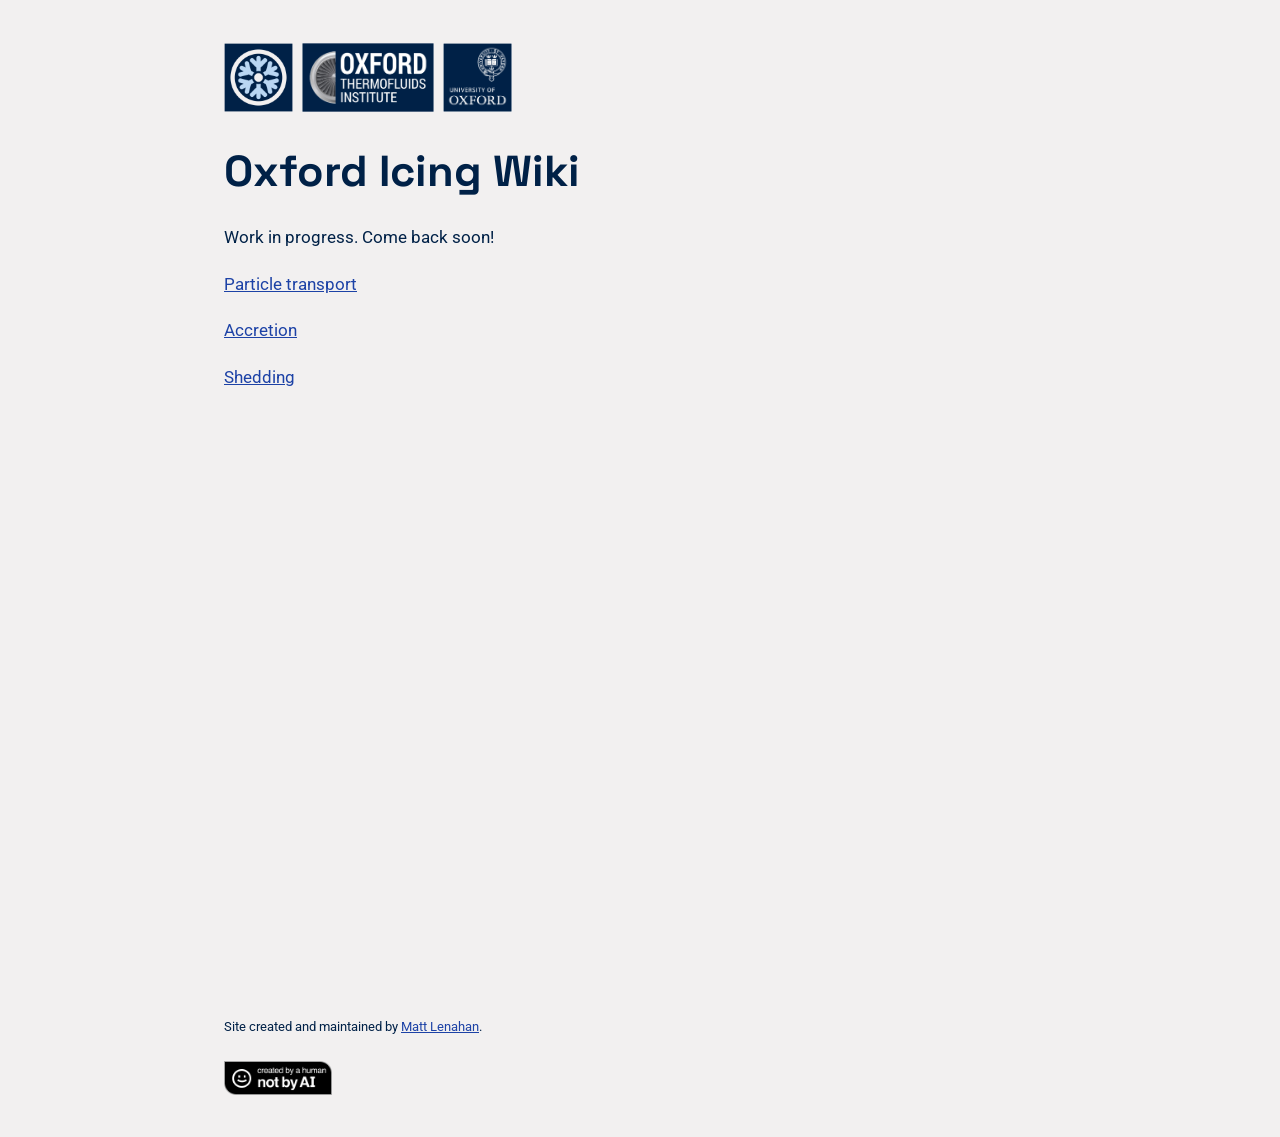
==== index.html @ dfebf3ac "initial commit" ====
<!doctype html>
<html>
    <head>
        <meta charset="UTF-8" />
        <meta name="viewport" content="width=device-width, initial-scale=1.0" />
        <meta
            name="description"
            content="Oxford Icing Wiki"
        />
        <link rel="stylesheet" type="text/css" href="/style.css?v=0" />
		<link rel="icon" type="image/x-icon" href="/favicon.ico" />
        <title>Oxford Icing Wiki</title>
    </head>

    <body class="wrapper">
		<a href="https://oxfordicing.co.uk"><img class="logo grow-on-hover" src="/images/oxford-engine-icing-group.png"></a>&ensp;<a href="https://oti.eng.ox.ac.uk/"><img class="logo grow-on-hover" src="/images/oxford-thermofluids-institute.png"></a>&ensp;<a href="https://www.ox.ac.uk/"><img class="logo grow-on-hover" src="/images/university-of-oxford.png"></a></div>

		<h1>Oxford Icing Wiki</h1>

		<p>
			Work in progress. Come back soon!
		</p>

		<p>
			<a href="Particle_transport/">Particle transport</a>
		</p>
		<p>
			<a href="Accretion/">Accretion</a>
		</p>
		<p>
			<a href="Shedding/">Shedding</a>
		</p>
		
		<p>
			<br><br><br><br><br><br><br><br><br><br><br><br><br><br><br><br><br><br><br><br>
		</p>

		<p style="font-size: 0.75rem;">
			Site created and maintained by <a href="https://mattlenahan.co.uk/">Matt Lenahan</a>.
			<br><br>
			<a href="https://notbyai.fyi/"><img class="tiny-logo" src="/images/Created-By-a-Human-Not-By-AI-Badge-black@2x.png"></a>
			<br><br>
		</p>
    </body>
</html>
---- style.css ----
/*Variables*/
:root {
    --bg-color: #f2f0f0;
    --fg-color: #002147;
    --accent: #1d42a6;
    --bold: #FB5607;

    --content-width: 48rem;
    --transition-time: 0.3s;
}

/*Fonts*/
/* roboto-regular - latin */
@font-face {
  font-display: swap; /* Check https://developer.mozilla.org/en-US/docs/Web/CSS/@font-face/font-display for other options. */
  font-family: 'Roboto';
  font-style: normal;
  font-weight: 400;
  src: url('../fonts/roboto-v51-latin-regular.woff2') format('woff2'); /* Chrome 36+, Opera 23+, Firefox 39+, Safari 12+, iOS 10+ */
}

/* roboto-italic - latin */
@font-face {
  font-display: swap; /* Check https://developer.mozilla.org/en-US/docs/Web/CSS/@font-face/font-display for other options. */
  font-family: 'Roboto';
  font-style: italic;
  font-weight: 400;
  src: url('../fonts/roboto-v51-latin-italic.woff2') format('woff2'); /* Chrome 36+, Opera 23+, Firefox 39+, Safari 12+, iOS 10+ */
}

/* roboto-700 - latin */
@font-face {
  font-display: swap; /* Check https://developer.mozilla.org/en-US/docs/Web/CSS/@font-face/font-display for other options. */
  font-family: 'Roboto';
  font-style: normal;
  font-weight: 700;
  src: url('../fonts/roboto-v51-latin-700.woff2') format('woff2'); /* Chrome 36+, Opera 23+, Firefox 39+, Safari 12+, iOS 10+ */
}

/* roboto-700italic - latin */
@font-face {
  font-display: swap; /* Check https://developer.mozilla.org/en-US/docs/Web/CSS/@font-face/font-display for other options. */
  font-family: 'Roboto';
  font-style: italic;
  font-weight: 700;
  src: url('../fonts/roboto-v51-latin-700italic.woff2') format('woff2'); /* Chrome 36+, Opera 23+, Firefox 39+, Safari 12+, iOS 10+ */
}

/* space-grotesk-regular - latin */
@font-face {
  font-display: swap; /* Check https://developer.mozilla.org/en-US/docs/Web/CSS/@font-face/font-display for other options. */
  font-family: 'Space Grotesk';
  font-style: normal;
  font-weight: 400;
  src: url('../fonts/space-grotesk-v22-latin-regular.woff2') format('woff2'); /* Chrome 36+, Opera 23+, Firefox 39+, Safari 12+, iOS 10+ */
}

/* space-grotesk-700 - latin */
@font-face {
  font-display: swap; /* Check https://developer.mozilla.org/en-US/docs/Web/CSS/@font-face/font-display for other options. */
  font-family: 'Space Grotesk';
  font-style: normal;
  font-weight: 700;
  src: url('../fonts/space-grotesk-v22-latin-700.woff2') format('woff2'); /* Chrome 36+, Opera 23+, Firefox 39+, Safari 12+, iOS 10+ */
}

/*Cascade*/
html {
    font-size: 13pt;
    line-height: 1.7;
    font-family: 'Roboto', sans-serif;
    box-sizing: border-box;
    background: var(--bg-color);
    color: var(--fg-color);
    transition: var(--transition-time);
}
@media screen and (max-width: 720px) {
	html {
		font-size: 11pt;
	}
}

/*Links*/
a {
    transition: var(--transition-time);
    color: var(--accent);
}
a:hover {
    color: var(--bold);
}

/*Headings*/
h1, h2, h3, summary {
    font-family: 'Space Grotesk', sans-serif;
    font-weight: 700;
}
h1 {
    font-size: 2.5rem;
    line-height: 1.0;
}
h2 {
    /* padding-bottom: 0.2rem;
    border-bottom: 1px solid var(--accent); */
    padding: 0.5rem 1rem;
    background-color: var(--accent);
    color: var(--bg-color);
    font-size: 1.5rem;
    line-height: 1.2;
}
h3 {
    padding: 0.5rem 1rem;
    background-color: var(--accent);
    color: var(--bg-color);
    font-size: 1.25rem;
    line-height: 1.0;
}
summary {
    font-size: 1.25rem;
    line-height: 1.0;
}

/*Lists*/
ul {
    padding-left: 1.25rem;
}

::selection {
	color: var(--fg-color);
	background-color: var(--bold);
}

/*Utilities*/
.wrapper {
	margin-inline: auto;
	padding-inline: 2rem;
	padding-top: 2rem;
	max-width: var(--content-width);
}

.grow-on-hover {
    transition: var(--transition-time);
}
.grow-on-hover:hover {
    scale: 1.05;
}

.logo {
    height: 4rem;
}

.tiny-logo {
    height: 2rem;
}

.cover-image {
    width: 100%;
    height: 10rem;
}

.image-container img {
    width: 100%;
    height: 100%;
    object-fit: cover;
}

.website-credit {
    font-size: 0.75rem;
    margin-top: 5rem;
}

.article-credit {
    border-top: 1px solid;
    padding-top: 0.5rem;
    margin-top: 5rem;
    font-family: 'Space Grotesk';
    font-style: italic;
}
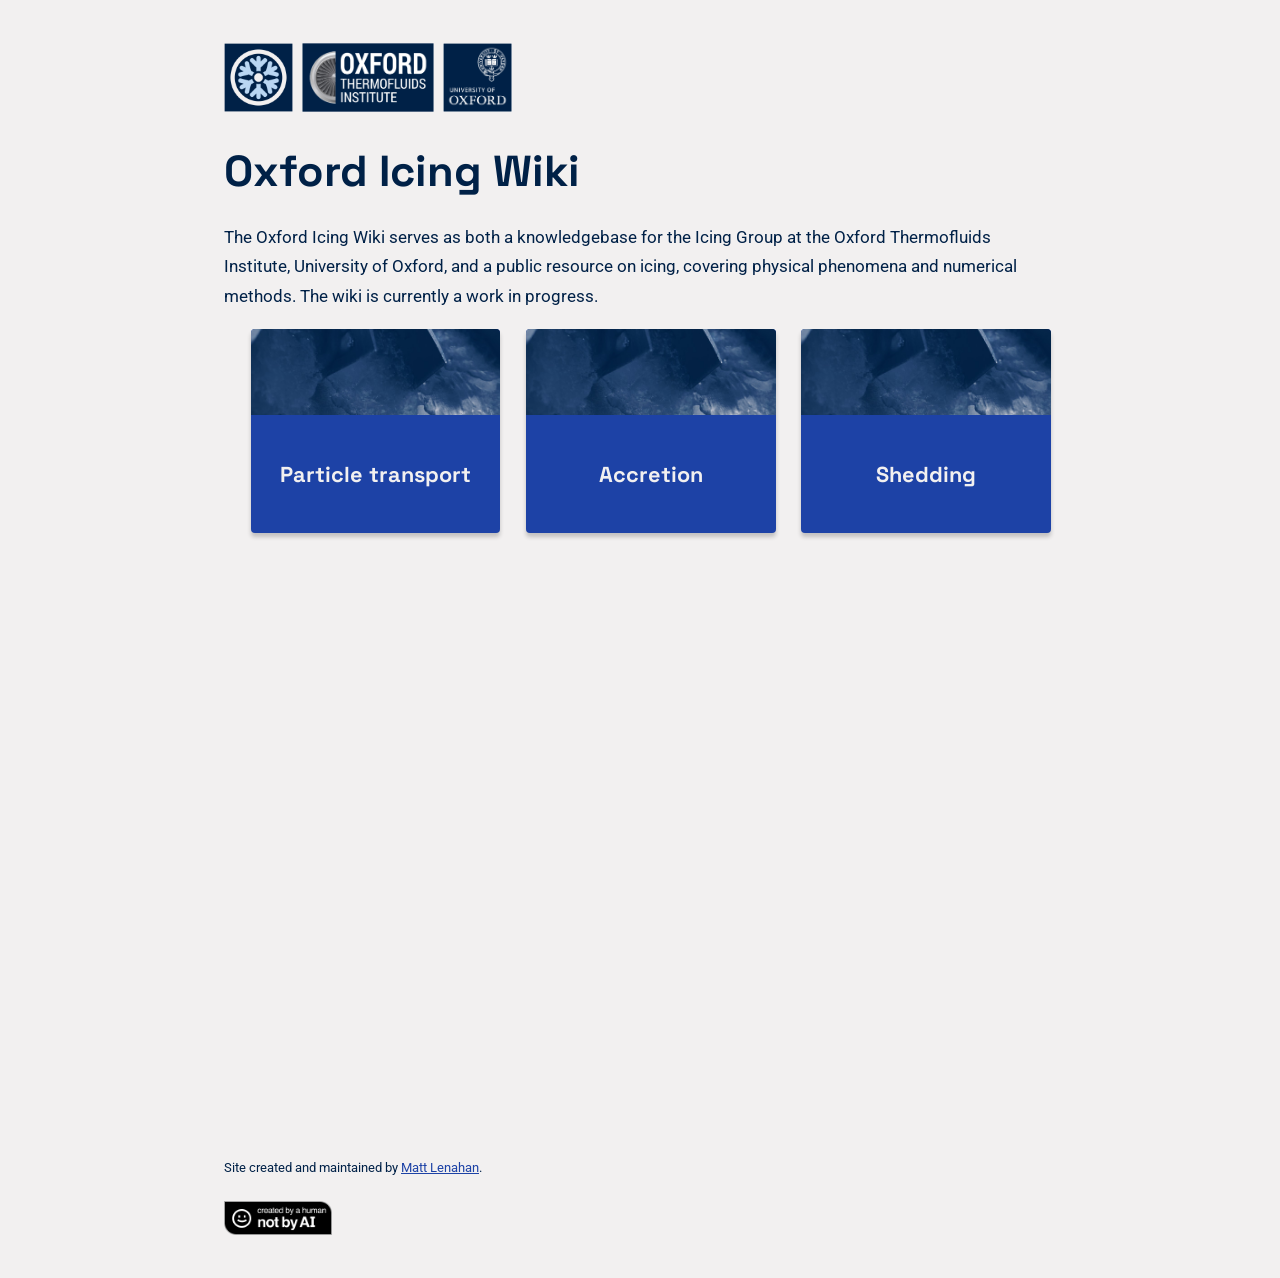
==== commit 4169aabe: "first attempt at front page cards" ====
--- a/index.html
+++ b/index.html
@@ -18,18 +18,37 @@
 		<h1>Oxford Icing Wiki</h1>
 
 		<p>
-			Work in progress. Come back soon!
+			The Oxford Icing Wiki serves as both a knowledgebase for the Icing Group at the Oxford Thermofluids Institute, University of Oxford, and a public resource on icing, covering physical phenomena and numerical methods. The wiki is currently a work in progress.
 		</p>
 
-		<p>
-			<a href="Particle_transport/">Particle transport</a>
-		</p>
-		<p>
-			<a href="Accretion/">Accretion</a>
-		</p>
-		<p>
-			<a href="Shedding/">Shedding</a>
-		</p>
+		<div class="centred">
+			<a class="card-link" href="Particle_transport/">
+				<article class="card-box">
+					<img class="card-image" src="/images/cover-blue.jpg">
+					<div class="card-content">
+						<h3>Particle transport</h3>
+					</div>
+				</article>
+			</a>
+
+			<a class="card-link" href="Accretion/">
+				<article class="card-box">
+					<img class="card-image" src="/images/cover-blue.jpg">
+					<div class="card-content">
+						<h3>Accretion</h3>
+					</div>
+				</article>
+			</a>
+
+			<a class="card-link" href="Particle_transport/">
+				<article class="card-box">
+					<img class="card-image" src="/images/cover-blue.jpg">
+					<div class="card-content">
+						<h3>Shedding</h3>
+					</div>
+				</article>
+			</a>
+		</div>
 		
 		<p>
 			<br><br><br><br><br><br><br><br><br><br><br><br><br><br><br><br><br><br><br><br>
--- a/style.css
+++ b/style.css
@@ -163,6 +163,40 @@
     object-fit: cover;
 }
 
+.centred {
+    text-align: center;
+}
+
+.card-box {
+    display: inline-block;
+    margin-inline: 1.25rem;
+    margin-inline-end: 0;
+    width: 30%;
+    border-radius: 4px;
+    box-shadow: 0 4px 4px 0 rgba(0, 0, 0, 0.2);
+    background-color: var(--accent);
+    transition: var(--transition-time);
+}
+.card-box:hover {
+    transform: translateY(-0.2rem);
+    box-shadow: 0 8px 8px 0 rgba(0, 0, 0, 0.2);
+}
+.card-image {
+    width: 100%;
+    height: 5rem;
+    object-fit: cover;
+    border-radius: 4px 4px 0 0;
+}
+.card-content {
+    color: var(--bg-color);
+    padding-top: 0.5rem;
+    padding-bottom: 1rem;
+    width: 100%;
+}
+.card-link {
+    text-decoration: none;
+}
+
 .website-credit {
     font-size: 0.75rem;
     margin-top: 5rem;
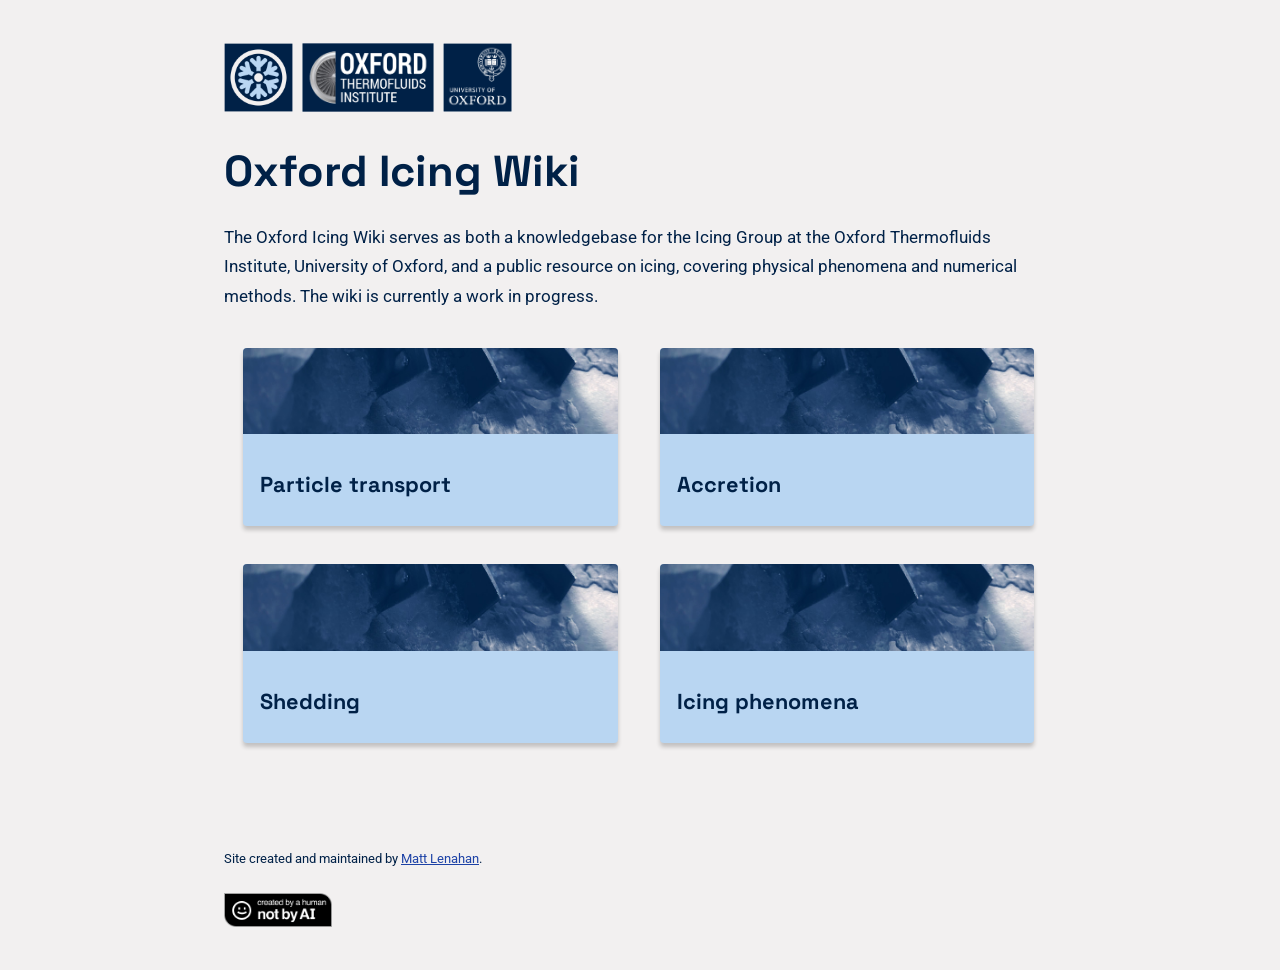
==== commit 37a904f0: "initial layout" ====
--- a/index.html
+++ b/index.html
@@ -20,41 +20,44 @@
 		<p>
 			The Oxford Icing Wiki serves as both a knowledgebase for the Icing Group at the Oxford Thermofluids Institute, University of Oxford, and a public resource on icing, covering physical phenomena and numerical methods. The wiki is currently a work in progress.
 		</p>
+		
+		<a class="card-link" href="Particle_transport/">
+			<div class="card light-blue radius">
+				<img class="card-image radius-top" src="/images/cover-blue.jpg">
+				<div class="card-content">
+					<h3>Particle transport</h3>
+				</div>
+			</div>
+		</a>
 
-		<div class="centred">
-			<a class="card-link" href="Particle_transport/">
-				<article class="card-box">
-					<img class="card-image" src="/images/cover-blue.jpg">
-					<div class="card-content">
-						<h3>Particle transport</h3>
-					</div>
-				</article>
-			</a>
+		<a class="card-link" href="Accretion/">
+			<div class="card light-blue radius">
+				<img class="card-image radius-top" src="/images/cover-blue.jpg">
+				<div class="card-content">
+					<h3>Accretion</h3>
+				</div>
+			</div>
+		</a>
 
-			<a class="card-link" href="Accretion/">
-				<article class="card-box">
-					<img class="card-image" src="/images/cover-blue.jpg">
-					<div class="card-content">
-						<h3>Accretion</h3>
-					</div>
-				</article>
-			</a>
+		<a class="card-link" href="Shedding/">
+			<div class="card light-blue radius">
+				<img class="card-image radius-top" src="/images/cover-blue.jpg">
+				<div class="card-content">
+					<h3>Shedding</h3>
+				</div>
+			</div>
+		</a>
 
-			<a class="card-link" href="Particle_transport/">
-				<article class="card-box">
-					<img class="card-image" src="/images/cover-blue.jpg">
-					<div class="card-content">
-						<h3>Shedding</h3>
-					</div>
-				</article>
-			</a>
-		</div>
-		
-		<p>
-			<br><br><br><br><br><br><br><br><br><br><br><br><br><br><br><br><br><br><br><br>
-		</p>
+		<a class="card-link" href="Icing_phenomena/">
+			<div class="card light-blue radius">
+				<img class="card-image radius-top" src="/images/cover-blue.jpg">
+				<div class="card-content">
+					<h3>Icing phenomena</h3>
+				</div>
+			</div>
+		</a>
 
-		<p style="font-size: 0.75rem;">
+		<p class="website-credit">
 			Site created and maintained by <a href="https://mattlenahan.co.uk/">Matt Lenahan</a>.
 			<br><br>
 			<a href="https://notbyai.fyi/"><img class="tiny-logo" src="/images/Created-By-a-Human-Not-By-AI-Badge-black@2x.png"></a>
--- a/style.css
+++ b/style.css
@@ -2,8 +2,10 @@
 :root {
     --bg-color: #f2f0f0;
     --fg-color: #002147;
-    --accent: #1d42a6;
-    --bold: #FB5607;
+
+    --blue: #1d42a6;
+    --light-blue: #B9D6F2;
+    --orange: #FB5607;
 
     --content-width: 48rem;
     --transition-time: 0.3s;
@@ -83,10 +85,10 @@
 /*Links*/
 a {
     transition: var(--transition-time);
-    color: var(--accent);
+    color: var(--blue);
 }
 a:hover {
-    color: var(--bold);
+    color: var(--orange);
 }
 
 /*Headings*/
@@ -102,15 +104,11 @@
     /* padding-bottom: 0.2rem;
     border-bottom: 1px solid var(--accent); */
     padding: 0.5rem 1rem;
-    background-color: var(--accent);
-    color: var(--bg-color);
     font-size: 1.5rem;
     line-height: 1.2;
 }
 h3 {
     padding: 0.5rem 1rem;
-    background-color: var(--accent);
-    color: var(--bg-color);
     font-size: 1.25rem;
     line-height: 1.0;
 }
@@ -167,17 +165,19 @@
     text-align: center;
 }
 
-.card-box {
+.card {
     display: inline-block;
-    margin-inline: 1.25rem;
-    margin-inline-end: 0;
-    width: 30%;
-    border-radius: 4px;
+    width: 45%;
+    margin: 2.3%;
     box-shadow: 0 4px 4px 0 rgba(0, 0, 0, 0.2);
-    background-color: var(--accent);
-    transition: var(--transition-time);
-}
-.card-box:hover {
+    transition: var(--transition-time);
+}
+@media screen and (max-width: 720px) {
+	.card {
+        width: 95%;
+    }
+}
+.card:hover {
     transform: translateY(-0.2rem);
     box-shadow: 0 8px 8px 0 rgba(0, 0, 0, 0.2);
 }
@@ -185,16 +185,35 @@
     width: 100%;
     height: 5rem;
     object-fit: cover;
-    border-radius: 4px 4px 0 0;
+    
 }
 .card-content {
-    color: var(--bg-color);
-    padding-top: 0.5rem;
-    padding-bottom: 1rem;
     width: 100%;
 }
 .card-link {
     text-decoration: none;
+}
+
+.blue {
+    background-color: var(--blue);
+    color: var(--bg-color);
+}
+
+.light-blue {
+    background-color: var(--light-blue);
+    color: var(--fg-color);
+}
+
+.orange {
+    background-color: var(--orange);
+    color: var(--bg-color);
+}
+
+.radius {
+    border-radius: 4px;
+}
+.radius-top {
+    border-radius: 4px 4px 0 0;
 }
 
 .website-credit {
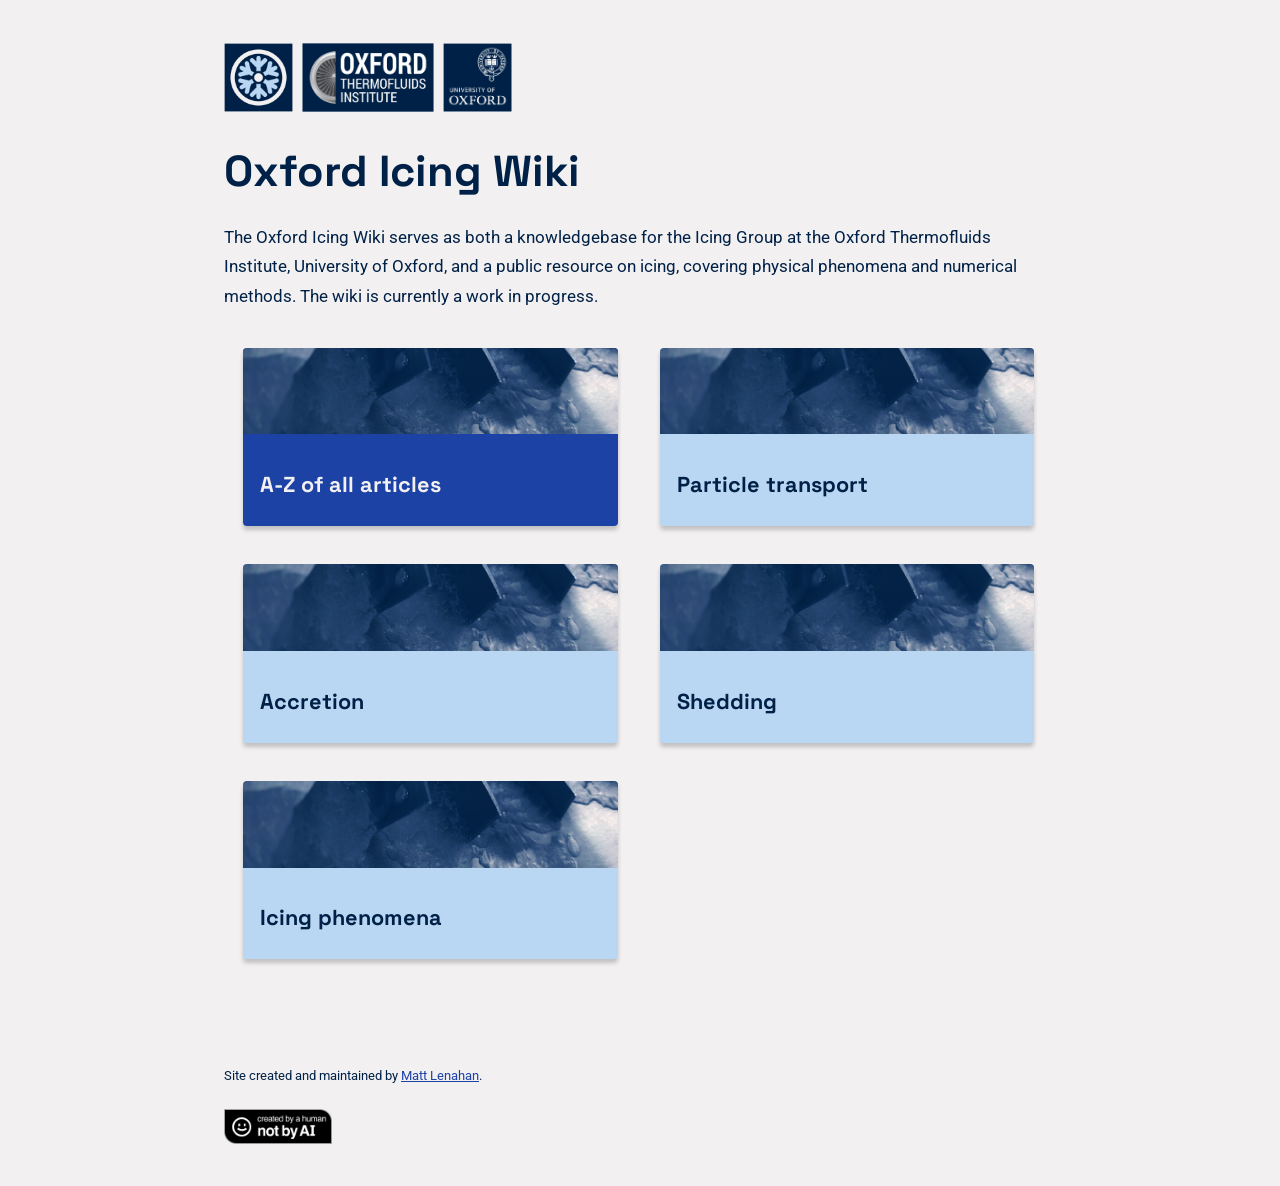
==== commit 09cbbbc7: "update home page" ====
--- a/index.html
+++ b/index.html
@@ -21,6 +21,15 @@
 			The Oxford Icing Wiki serves as both a knowledgebase for the Icing Group at the Oxford Thermofluids Institute, University of Oxford, and a public resource on icing, covering physical phenomena and numerical methods. The wiki is currently a work in progress.
 		</p>
 		
+		<a class="card-link" href="List/">
+			<div class="card blue radius">
+				<img class="card-image radius-top" src="/images/cover-blue.jpg">
+				<div class="card-content">
+					<h3>A-Z of all articles</h3>
+				</div>
+			</div>
+		</a>
+
 		<a class="card-link" href="Particle_transport/">
 			<div class="card light-blue radius">
 				<img class="card-image radius-top" src="/images/cover-blue.jpg">
--- a/style.css
+++ b/style.css
@@ -222,6 +222,7 @@
 }
 
 .article-credit {
+    font-size: 0.85rem;
     border-top: 1px solid;
     padding-top: 0.5rem;
     margin-top: 5rem;
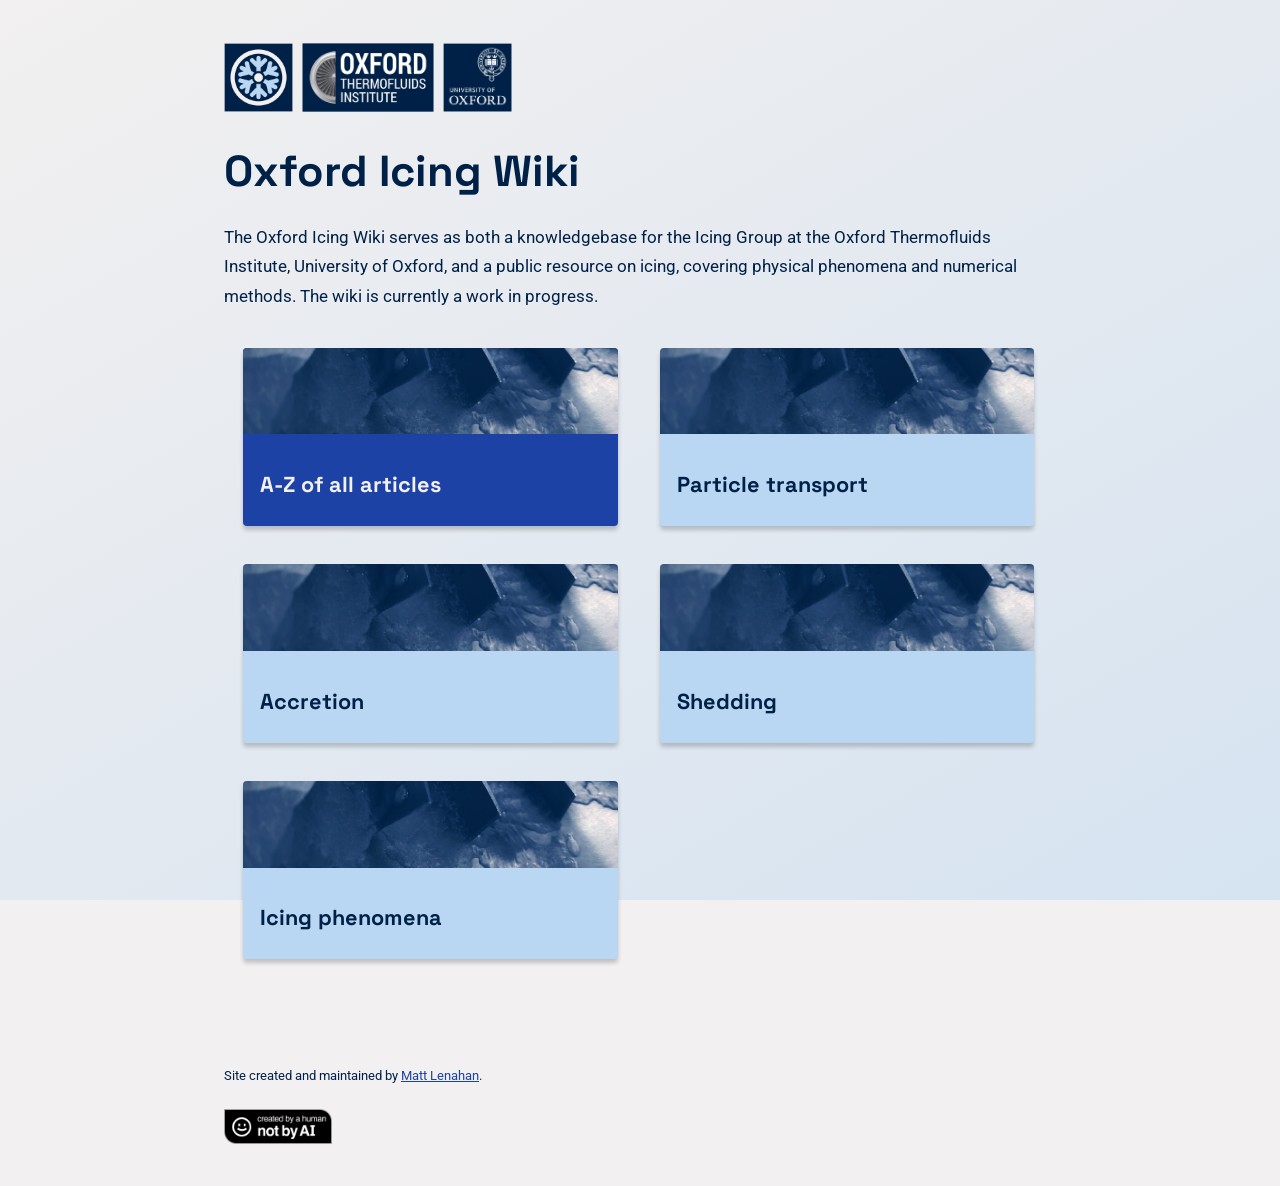
==== commit 33ae0134: "gradient background" ====
--- a/index.html
+++ b/index.html
@@ -1,5 +1,5 @@
 <!doctype html>
-<html>
+<html class="gradient-background">
     <head>
         <meta charset="UTF-8" />
         <meta name="viewport" content="width=device-width, initial-scale=1.0" />
@@ -7,7 +7,7 @@
             name="description"
             content="Oxford Icing Wiki"
         />
-        <link rel="stylesheet" type="text/css" href="/style.css?v=0" />
+        <link rel="stylesheet" type="text/css" href="/style.css?v=1" />
 		<link rel="icon" type="image/x-icon" href="/favicon.ico" />
         <title>Oxford Icing Wiki</title>
     </head>
--- a/style.css
+++ b/style.css
@@ -1,9 +1,9 @@
 /*Variables*/
 :root {
-    --bg-color: #f2f0f0;
-    --fg-color: #002147;
-
-    --blue: #1d42a6;
+    --off-white: #f2f0f0;
+    --oxford-blue: #002147;
+
+    --royal-blue: #1d42a6;
     --light-blue: #B9D6F2;
     --orange: #FB5607;
 
@@ -72,8 +72,8 @@
     line-height: 1.7;
     font-family: 'Roboto', sans-serif;
     box-sizing: border-box;
-    background: var(--bg-color);
-    color: var(--fg-color);
+    background: var(--off-white);
+    color: var(--oxford-blue);
     transition: var(--transition-time);
 }
 @media screen and (max-width: 720px) {
@@ -85,7 +85,7 @@
 /*Links*/
 a {
     transition: var(--transition-time);
-    color: var(--blue);
+    color: var(--royal-blue);
 }
 a:hover {
     color: var(--orange);
@@ -123,8 +123,8 @@
 }
 
 ::selection {
-	color: var(--fg-color);
-	background-color: var(--bold);
+	color: var(--off-white);
+	background-color: var(--orange);
 }
 
 /*Utilities*/
@@ -195,18 +195,18 @@
 }
 
 .blue {
-    background-color: var(--blue);
-    color: var(--bg-color);
+    background-color: var(--royal-blue);
+    color: var(--off-white);
 }
 
 .light-blue {
     background-color: var(--light-blue);
-    color: var(--fg-color);
+    color: var(--oxford-blue);
 }
 
 .orange {
     background-color: var(--orange);
-    color: var(--bg-color);
+    color: var(--off-white);
 }
 
 .radius {
@@ -228,4 +228,9 @@
     margin-top: 5rem;
     font-family: 'Space Grotesk';
     font-style: italic;
+}
+
+.gradient-background {
+    background-image: linear-gradient(150deg, var(--off-white) 0%, var(--light-blue) 200%);
+    background-attachment: fixed;
 }
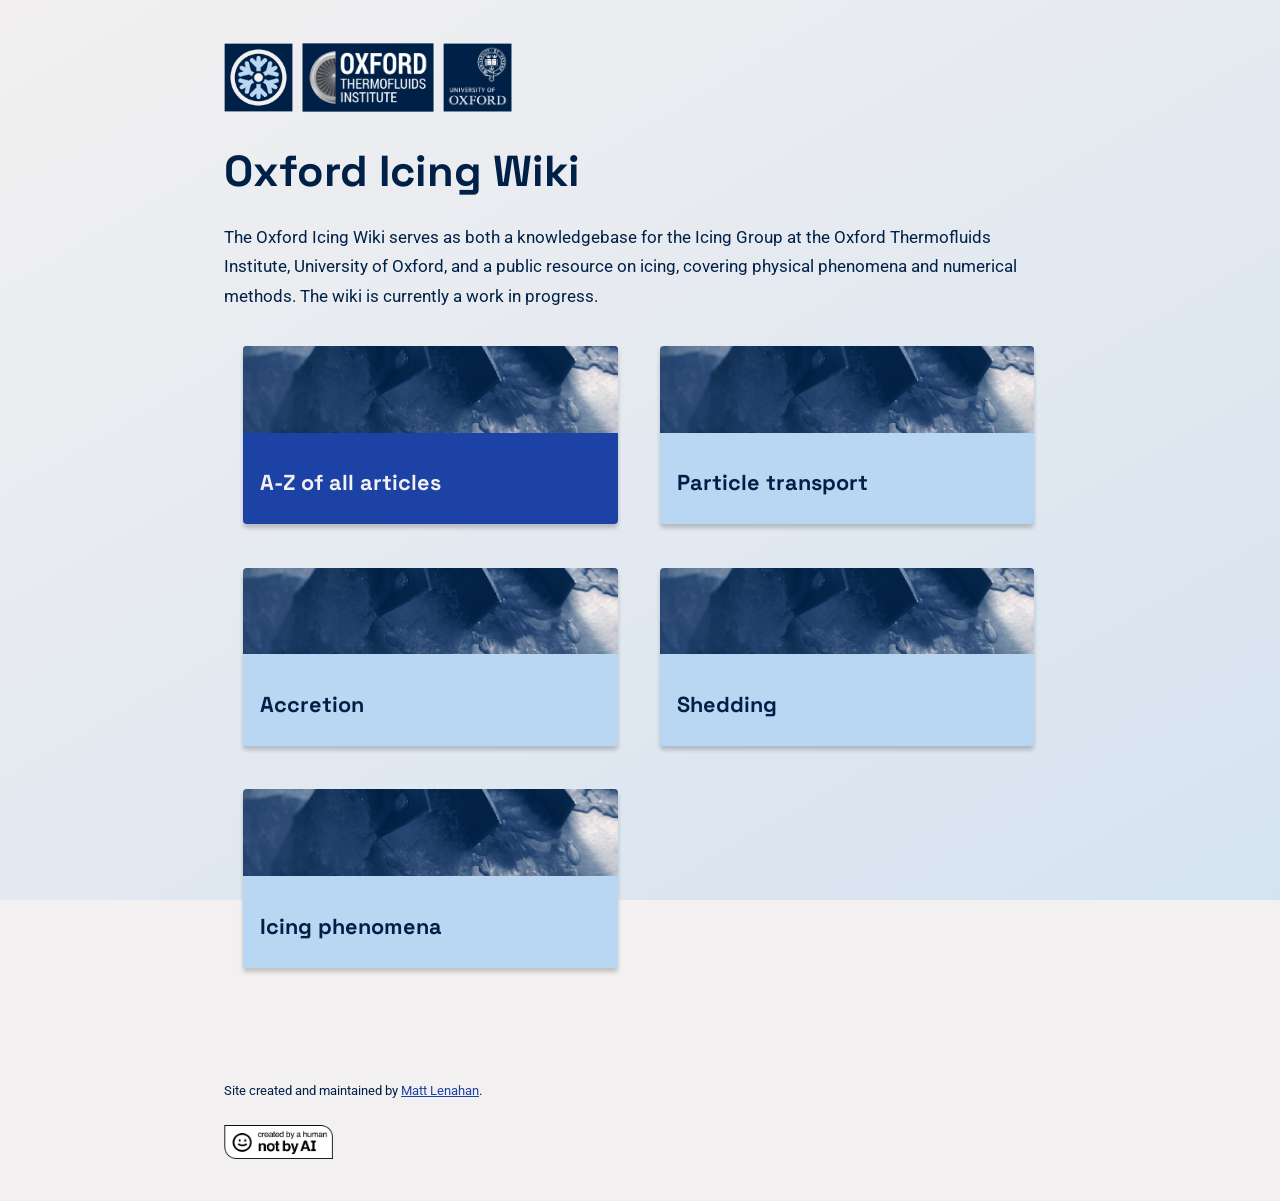
==== commit c22c15ba: "spacing, new badge" ====
--- a/index.html
+++ b/index.html
@@ -7,7 +7,7 @@
             name="description"
             content="Oxford Icing Wiki"
         />
-        <link rel="stylesheet" type="text/css" href="/style.css?v=1" />
+        <link rel="stylesheet" type="text/css" href="/style.css?v=2" />
 		<link rel="icon" type="image/x-icon" href="/favicon.ico" />
         <title>Oxford Icing Wiki</title>
     </head>
@@ -69,7 +69,7 @@
 		<p class="website-credit">
 			Site created and maintained by <a href="https://mattlenahan.co.uk/">Matt Lenahan</a>.
 			<br><br>
-			<a href="https://notbyai.fyi/"><img class="tiny-logo" src="/images/Created-By-a-Human-Not-By-AI-Badge-black@2x.png"></a>
+			<a href="https://notbyai.fyi/"><img class="tiny-logo" src="/images/Created-By-a-Human-Not-By-AI-Badge-white@2x.png"></a>
 			<br><br>
 		</p>
     </body>
--- a/style.css
+++ b/style.css
@@ -168,7 +168,10 @@
 .card {
     display: inline-block;
     width: 45%;
-    margin: 2.3%;
+    margin-left: 2.3%;
+    margin-right: 2.3%;
+    margin-top: 1rem;
+    margin-bottom: 1.5rem;
     box-shadow: 0 4px 4px 0 rgba(0, 0, 0, 0.2);
     transition: var(--transition-time);
 }
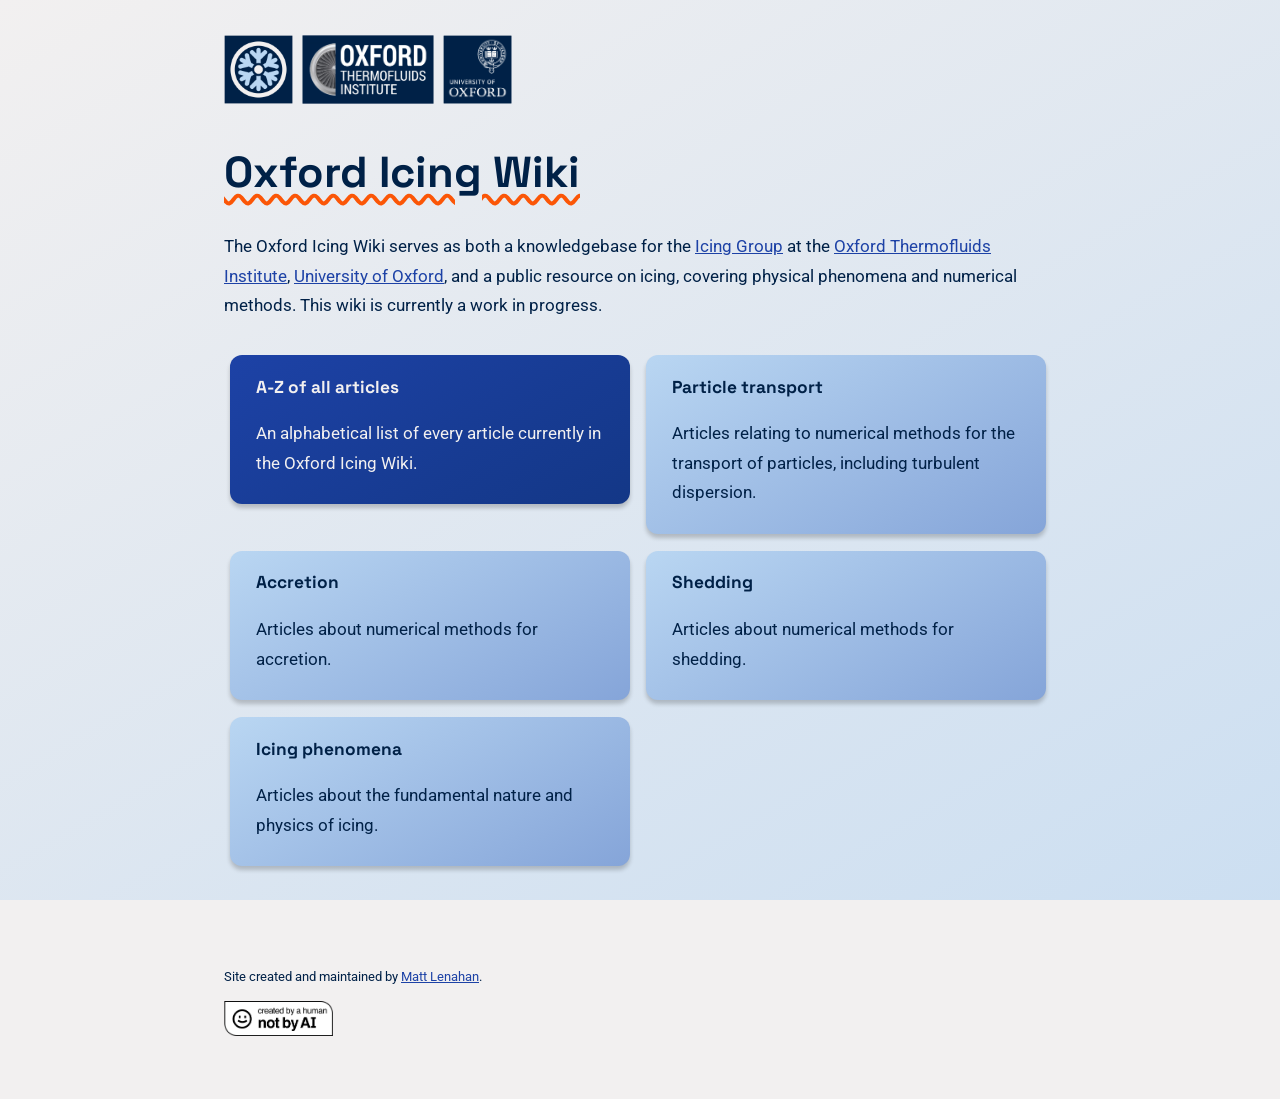
==== commit 533fcc25: "update style, new pages" ====
--- a/index.html
+++ b/index.html
@@ -7,7 +7,7 @@
             name="description"
             content="Oxford Icing Wiki"
         />
-        <link rel="stylesheet" type="text/css" href="/style.css?v=2" />
+        <link rel="stylesheet" type="text/css" href="/style.css?v=3" />
 		<link rel="icon" type="image/x-icon" href="/favicon.ico" />
         <title>Oxford Icing Wiki</title>
     </head>
@@ -15,62 +15,99 @@
     <body class="wrapper">
 		<a href="https://oxfordicing.co.uk"><img class="logo grow-on-hover" src="/images/oxford-engine-icing-group.png"></a>&ensp;<a href="https://oti.eng.ox.ac.uk/"><img class="logo grow-on-hover" src="/images/oxford-thermofluids-institute.png"></a>&ensp;<a href="https://www.ox.ac.uk/"><img class="logo grow-on-hover" src="/images/university-of-oxford.png"></a></div>
 
-		<h1>Oxford Icing Wiki</h1>
+		<h1 class="wavy-underline">Oxford Icing Wiki</h1>
 
 		<p>
-			The Oxford Icing Wiki serves as both a knowledgebase for the Icing Group at the Oxford Thermofluids Institute, University of Oxford, and a public resource on icing, covering physical phenomena and numerical methods. The wiki is currently a work in progress.
+			The Oxford Icing Wiki serves as both a knowledgebase for the <a href="https://oxfordicing.co.uk">Icing Group</a> at the <a href="https://oti.eng.ox.ac.uk/">Oxford Thermofluids Institute</a>, <a href="https://www.ox.ac.uk/">University of Oxford</a>, and a public resource on icing, covering physical phenomena and numerical methods. This wiki is currently a work in progress.
 		</p>
 		
-		<a class="card-link" href="List/">
+		<a class="card-link" href="all/">
 			<div class="card blue radius">
-				<img class="card-image radius-top" src="/images/cover-blue.jpg">
-				<div class="card-content">
-					<h3>A-Z of all articles</h3>
+				<!-- <div class="card-image-container">
+					<img class="card-image radius-top" src="/images/cover-blue.jpg">
+				</div> -->
+				<div class="card-content flow">
+					<p class="grotesk bold">
+						A-Z of all articles
+					</p>
+					<p>
+						An alphabetical list of every article currently in the Oxford Icing Wiki.
+					</p>
 				</div>
 			</div>
 		</a>
 
 		<a class="card-link" href="Particle_transport/">
 			<div class="card light-blue radius">
-				<img class="card-image radius-top" src="/images/cover-blue.jpg">
-				<div class="card-content">
-					<h3>Particle transport</h3>
+				<!-- <div class="card-image-container">
+					<img class="card-image radius-top" src="/images/cover-blue.jpg">
+				</div> -->
+				<div class="card-content flow">
+					<p class="grotesk bold">
+						Particle transport
+					</p>
+					<p>
+						Articles relating to numerical methods for the transport of particles, including turbulent dispersion.
+					</p>
 				</div>
 			</div>
 		</a>
 
 		<a class="card-link" href="Accretion/">
 			<div class="card light-blue radius">
-				<img class="card-image radius-top" src="/images/cover-blue.jpg">
+				<!-- <div class="card-image-container">
+					<img class="card-image radius-top" src="/images/cover-blue.jpg">
+				</div> -->
 				<div class="card-content">
-					<h3>Accretion</h3>
+					<p class="grotesk bold">
+						Accretion
+					</p>
+					<p>
+						Articles about numerical methods for accretion.
+					</p>
 				</div>
 			</div>
 		</a>
 
 		<a class="card-link" href="Shedding/">
 			<div class="card light-blue radius">
-				<img class="card-image radius-top" src="/images/cover-blue.jpg">
+				<!-- <div class="card-image-container">
+					<img class="card-image radius-top" src="/images/cover-blue.jpg">
+				</div> -->
 				<div class="card-content">
-					<h3>Shedding</h3>
+					<p class="grotesk bold">
+						Shedding
+					</p>
+					<p>
+						Articles about numerical methods for shedding.
+					</p>
 				</div>
 			</div>
 		</a>
 
 		<a class="card-link" href="Icing_phenomena/">
 			<div class="card light-blue radius">
-				<img class="card-image radius-top" src="/images/cover-blue.jpg">
+				<!-- <div class="card-image-container">
+					<img class="card-image radius-top" src="/images/cover-blue.jpg">
+				</div> -->
 				<div class="card-content">
-					<h3>Icing phenomena</h3>
+					<p class="grotesk bold">
+						Icing phenomena
+					</p>
+					<p>
+						Articles about the fundamental nature and physics of icing.
+					</p>
 				</div>
 			</div>
 		</a>
 
-		<p class="website-credit">
-			Site created and maintained by <a href="https://mattlenahan.co.uk/">Matt Lenahan</a>.
-			<br><br>
-			<a href="https://notbyai.fyi/"><img class="tiny-logo" src="/images/Created-By-a-Human-Not-By-AI-Badge-white@2x.png"></a>
-			<br><br>
-		</p>
+		<div class="website-credit">
+			<p>
+				Site created and maintained by <a href="https://mattlenahan.co.uk/">Matt Lenahan</a>.
+			</p>
+			<p>
+				<a href="https://notbyai.fyi/"><img class="tiny-logo" src="/images/Created-By-a-Human-Not-By-AI-Badge-white@2x.png"></a>
+			</p>
+		</div>
     </body>
 </html>
--- a/style.css
+++ b/style.css
@@ -9,6 +9,7 @@
 
     --content-width: 48rem;
     --transition-time: 0.3s;
+    --radius: 12px;
 }
 
 /*Fonts*/
@@ -18,7 +19,7 @@
   font-family: 'Roboto';
   font-style: normal;
   font-weight: 400;
-  src: url('../fonts/roboto-v51-latin-regular.woff2') format('woff2'); /* Chrome 36+, Opera 23+, Firefox 39+, Safari 12+, iOS 10+ */
+  src: url('/fonts/roboto-v51-latin-regular.woff2') format('woff2'); /* Chrome 36+, Opera 23+, Firefox 39+, Safari 12+, iOS 10+ */
 }
 
 /* roboto-italic - latin */
@@ -27,7 +28,7 @@
   font-family: 'Roboto';
   font-style: italic;
   font-weight: 400;
-  src: url('../fonts/roboto-v51-latin-italic.woff2') format('woff2'); /* Chrome 36+, Opera 23+, Firefox 39+, Safari 12+, iOS 10+ */
+  src: url('/fonts/roboto-v51-latin-italic.woff2') format('woff2'); /* Chrome 36+, Opera 23+, Firefox 39+, Safari 12+, iOS 10+ */
 }
 
 /* roboto-700 - latin */
@@ -36,7 +37,7 @@
   font-family: 'Roboto';
   font-style: normal;
   font-weight: 700;
-  src: url('../fonts/roboto-v51-latin-700.woff2') format('woff2'); /* Chrome 36+, Opera 23+, Firefox 39+, Safari 12+, iOS 10+ */
+  src: url('/fonts/roboto-v51-latin-700.woff2') format('woff2'); /* Chrome 36+, Opera 23+, Firefox 39+, Safari 12+, iOS 10+ */
 }
 
 /* roboto-700italic - latin */
@@ -45,7 +46,7 @@
   font-family: 'Roboto';
   font-style: italic;
   font-weight: 700;
-  src: url('../fonts/roboto-v51-latin-700italic.woff2') format('woff2'); /* Chrome 36+, Opera 23+, Firefox 39+, Safari 12+, iOS 10+ */
+  src: url('/fonts/roboto-v51-latin-700italic.woff2') format('woff2'); /* Chrome 36+, Opera 23+, Firefox 39+, Safari 12+, iOS 10+ */
 }
 
 /* space-grotesk-regular - latin */
@@ -54,7 +55,7 @@
   font-family: 'Space Grotesk';
   font-style: normal;
   font-weight: 400;
-  src: url('../fonts/space-grotesk-v22-latin-regular.woff2') format('woff2'); /* Chrome 36+, Opera 23+, Firefox 39+, Safari 12+, iOS 10+ */
+  src: url('/fonts/space-grotesk-v22-latin-regular.woff2') format('woff2'); /* Chrome 36+, Opera 23+, Firefox 39+, Safari 12+, iOS 10+ */
 }
 
 /* space-grotesk-700 - latin */
@@ -63,7 +64,7 @@
   font-family: 'Space Grotesk';
   font-style: normal;
   font-weight: 700;
-  src: url('../fonts/space-grotesk-v22-latin-700.woff2') format('woff2'); /* Chrome 36+, Opera 23+, Firefox 39+, Safari 12+, iOS 10+ */
+  src: url('/fonts/space-grotesk-v22-latin-700.woff2') format('woff2'); /* Chrome 36+, Opera 23+, Firefox 39+, Safari 12+, iOS 10+ */
 }
 
 /*Cascade*/
@@ -98,28 +99,21 @@
 }
 h1 {
     font-size: 2.5rem;
-    line-height: 1.0;
+    line-height: 1.4;
 }
 h2 {
-    /* padding-bottom: 0.2rem;
-    border-bottom: 1px solid var(--accent); */
     padding: 0.5rem 1rem;
     font-size: 1.5rem;
-    line-height: 1.2;
+    line-height: 1.4;
 }
 h3 {
     padding: 0.5rem 1rem;
     font-size: 1.25rem;
-    line-height: 1.0;
+    line-height: 1.4;
 }
 summary {
     font-size: 1.25rem;
-    line-height: 1.0;
-}
-
-/*Lists*/
-ul {
-    padding-left: 1.25rem;
+    line-height: 1.4;
 }
 
 ::selection {
@@ -127,12 +121,21 @@
 	background-color: var(--orange);
 }
 
+html {
+	cursor: url("images/icons8-cursor-24.png"), default;
+}
+a {
+	cursor: url("images/icons8-hand-24.png"), pointer;
+}
+
 /*Utilities*/
 .wrapper {
 	margin-inline: auto;
-	padding-inline: 2rem;
-	padding-top: 2rem;
+    margin-top: 0;
+    margin-bottom: 0;
+	padding: 2rem;
 	max-width: var(--content-width);
+    height: calc(100vh - 4rem + 0.1rem);
 }
 
 .grow-on-hover {
@@ -150,12 +153,12 @@
     height: 2rem;
 }
 
+.cover-image-container {
+    width: 100%;
+    height: 10rem;
+}
+
 .cover-image {
-    width: 100%;
-    height: 10rem;
-}
-
-.image-container img {
     width: 100%;
     height: 100%;
     object-fit: cover;
@@ -166,43 +169,55 @@
 }
 
 .card {
+    --card-width: 48%;
     display: inline-block;
-    width: 45%;
-    margin-left: 2.3%;
-    margin-right: 2.3%;
+    width: var(--card-width);
+    margin-left: calc((0.25 * (100% - (2 * var(--card-width)))) - 2px);
+    margin-right: calc((0.25 * (100% - (2 * var(--card-width)))) - 2px);
     margin-top: 1rem;
-    margin-bottom: 1.5rem;
     box-shadow: 0 4px 4px 0 rgba(0, 0, 0, 0.2);
     transition: var(--transition-time);
+    vertical-align: top;
 }
 @media screen and (max-width: 720px) {
 	.card {
-        width: 95%;
+        width: 100%;
+        margin-left: 0;
+        margin-right: 0;
     }
 }
 .card:hover {
     transform: translateY(-0.2rem);
     box-shadow: 0 8px 8px 0 rgba(0, 0, 0, 0.2);
 }
+.card-image-container {
+    width: 100%;
+    height: 2.5rem;
+}
 .card-image {
     width: 100%;
-    height: 5rem;
+    height: 100%;
     object-fit: cover;
-    
 }
 .card-content {
-    width: 100%;
+    --lr-padding: 1.5rem;
+    width: calc(100% - 2 * var(--lr-padding));
+    padding-left: var(--lr-padding);
+    padding-right: var(--lr-padding);
+    padding-bottom: 0.5rem;
 }
 .card-link {
     text-decoration: none;
 }
 
 .blue {
+    background-image: linear-gradient(150deg, var(--royal-blue), var(--oxford-blue) 300%);
     background-color: var(--royal-blue);
     color: var(--off-white);
 }
 
 .light-blue {
+    background-image: linear-gradient(150deg, var(--light-blue), var(--royal-blue) 300%);
     background-color: var(--light-blue);
     color: var(--oxford-blue);
 }
@@ -213,15 +228,19 @@
 }
 
 .radius {
-    border-radius: 4px;
+    border-radius: var(--radius);
 }
 .radius-top {
-    border-radius: 4px 4px 0 0;
+    border-radius: var(--radius) var(--radius) 0 0;
+}
+.radius-left {
+    border-radius: var(--radius) 0 0 var(--radius);
 }
 
 .website-credit {
     font-size: 0.75rem;
-    margin-top: 5rem;
+    padding-top: 5rem;
+    padding-bottom: 2.5rem;
 }
 
 .article-credit {
@@ -229,11 +248,39 @@
     border-top: 1px solid;
     padding-top: 0.5rem;
     margin-top: 5rem;
-    font-family: 'Space Grotesk';
+    font-family: 'Space Grotesk', sans-serif;
     font-style: italic;
 }
 
 .gradient-background {
-    background-image: linear-gradient(150deg, var(--off-white) 0%, var(--light-blue) 200%);
+    background-image: linear-gradient(150deg, var(--off-white) 0%, var(--light-blue) 150%);
     background-attachment: fixed;
-}+}
+
+.wavy-underline {
+    text-decoration-line: underline;
+    text-decoration-style: wavy;
+    text-decoration-color: var(--orange);
+    text-decoration-thickness: 0.25rem;
+    text-underline-offset: 0.4rem;
+}
+
+.grotesk {
+    font-family: 'Space Grotesk', sans-serif;
+}
+
+.bold {
+    font-weight: 700;
+}
+
+.italic {
+    font-style: italic;
+}
+
+.large {
+    font-size: 18pt;
+}
+
+.flow > * + * {
+    margin-top: var(--flow-spacing, 1rem);
+}
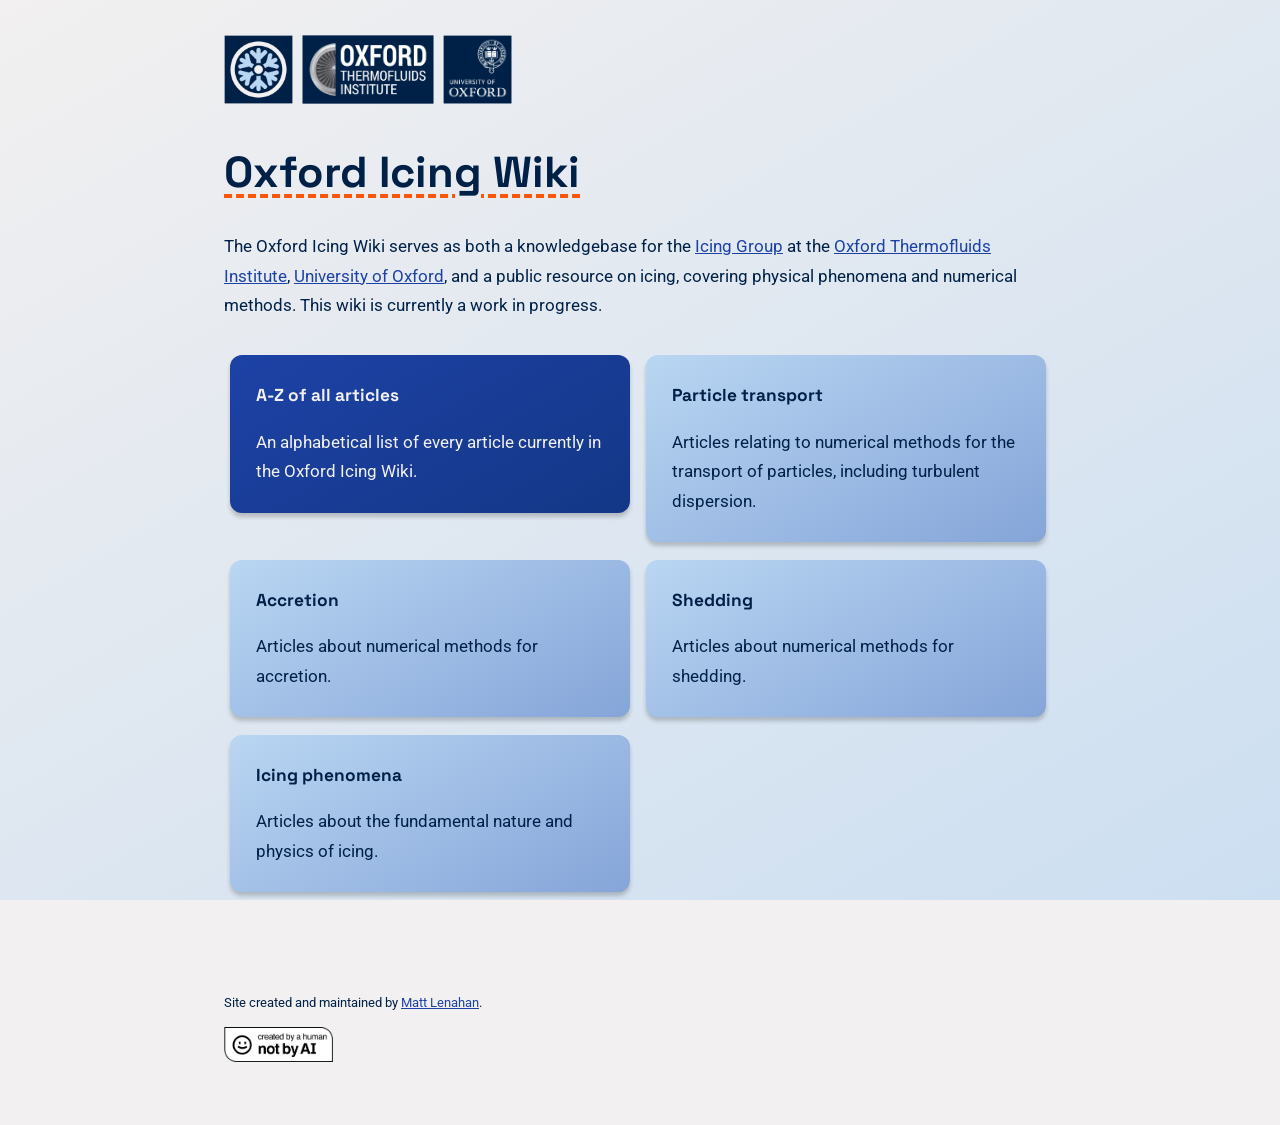
==== commit f6904dae: "update style" ====
--- a/index.html
+++ b/index.html
@@ -15,7 +15,7 @@
     <body class="wrapper">
 		<a href="https://oxfordicing.co.uk"><img class="logo grow-on-hover" src="/images/oxford-engine-icing-group.png"></a>&ensp;<a href="https://oti.eng.ox.ac.uk/"><img class="logo grow-on-hover" src="/images/oxford-thermofluids-institute.png"></a>&ensp;<a href="https://www.ox.ac.uk/"><img class="logo grow-on-hover" src="/images/university-of-oxford.png"></a></div>
 
-		<h1 class="wavy-underline">Oxford Icing Wiki</h1>
+		<h1 class="title-underline">Oxford Icing Wiki</h1>
 
 		<p>
 			The Oxford Icing Wiki serves as both a knowledgebase for the <a href="https://oxfordicing.co.uk">Icing Group</a> at the <a href="https://oti.eng.ox.ac.uk/">Oxford Thermofluids Institute</a>, <a href="https://www.ox.ac.uk/">University of Oxford</a>, and a public resource on icing, covering physical phenomena and numerical methods. This wiki is currently a work in progress.
--- a/style.css
+++ b/style.css
@@ -102,12 +102,10 @@
     line-height: 1.4;
 }
 h2 {
-    padding: 0.5rem 1rem;
     font-size: 1.5rem;
     line-height: 1.4;
 }
 h3 {
-    padding: 0.5rem 1rem;
     font-size: 1.25rem;
     line-height: 1.4;
 }
@@ -128,7 +126,7 @@
 	cursor: url("images/icons8-hand-24.png"), pointer;
 }
 
-/*Utilities*/
+/* Utilities */
 .wrapper {
 	margin-inline: auto;
     margin-top: 0;
@@ -136,6 +134,10 @@
 	padding: 2rem;
 	max-width: var(--content-width);
     height: calc(100vh - 4rem + 0.1rem);
+}
+
+.padded-heading {
+    padding: 0.5rem 1rem;
 }
 
 .grow-on-hover {
@@ -179,6 +181,7 @@
     transition: var(--transition-time);
     vertical-align: top;
 }
+
 @media screen and (max-width: 720px) {
 	.card {
         width: 100%;
@@ -186,26 +189,33 @@
         margin-right: 0;
     }
 }
+
 .card:hover {
     transform: translateY(-0.2rem);
     box-shadow: 0 8px 8px 0 rgba(0, 0, 0, 0.2);
 }
+
 .card-image-container {
     width: 100%;
     height: 2.5rem;
 }
+
 .card-image {
     width: 100%;
     height: 100%;
     object-fit: cover;
 }
+
 .card-content {
     --lr-padding: 1.5rem;
+    --tb-padding: 0.5rem;
     width: calc(100% - 2 * var(--lr-padding));
     padding-left: var(--lr-padding);
     padding-right: var(--lr-padding);
-    padding-bottom: 0.5rem;
-}
+    padding-top: var(--tb-padding);
+    padding-bottom: var(--tb-padding);
+}
+
 .card-link {
     text-decoration: none;
 }
@@ -222,17 +232,14 @@
     color: var(--oxford-blue);
 }
 
-.orange {
-    background-color: var(--orange);
-    color: var(--off-white);
-}
-
 .radius {
     border-radius: var(--radius);
 }
+
 .radius-top {
     border-radius: var(--radius) var(--radius) 0 0;
 }
+
 .radius-left {
     border-radius: var(--radius) 0 0 var(--radius);
 }
@@ -257,9 +264,9 @@
     background-attachment: fixed;
 }
 
-.wavy-underline {
+.title-underline {
     text-decoration-line: underline;
-    text-decoration-style: wavy;
+    text-decoration-style: dashed;
     text-decoration-color: var(--orange);
     text-decoration-thickness: 0.25rem;
     text-underline-offset: 0.4rem;
@@ -277,6 +284,19 @@
     font-style: italic;
 }
 
+.highlight {
+    color: var(--off-white);
+    background-color: var(--orange);
+}
+
+.strikethrough {
+    text-decoration-line: line-through;
+}
+
+.underline {
+    text-decoration-line: underline;
+}
+
 .large {
     font-size: 18pt;
 }
